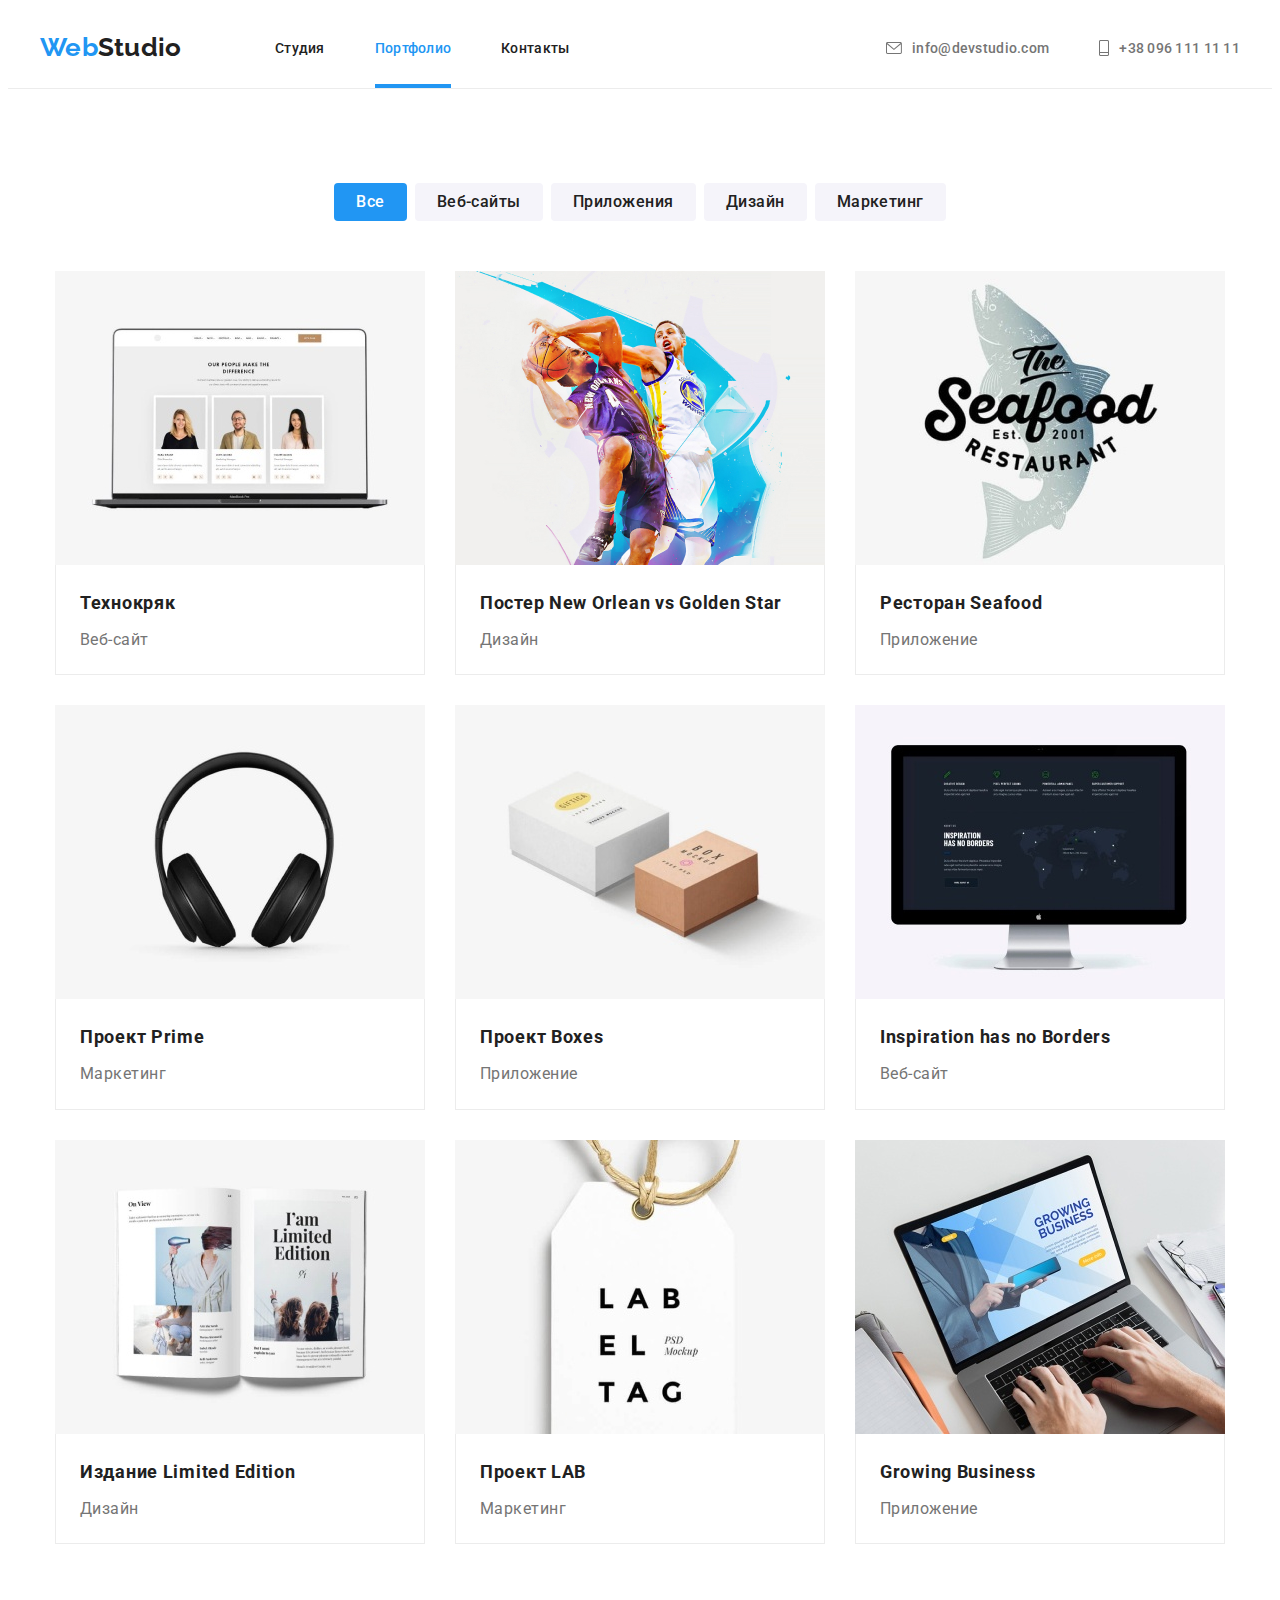
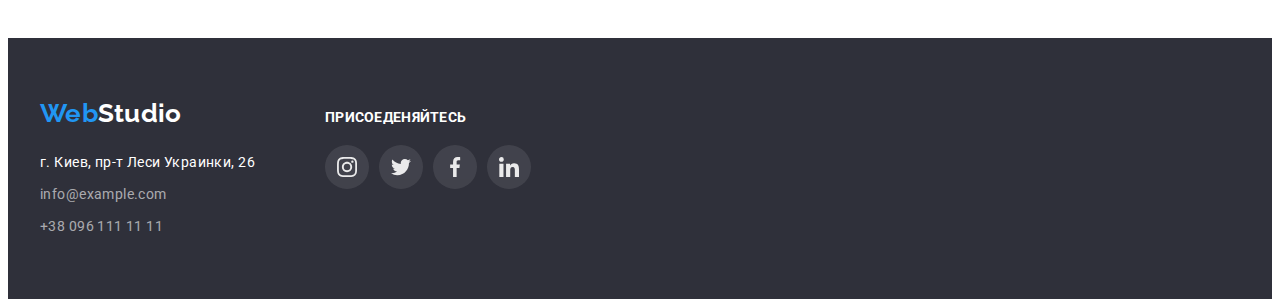
==== portfolio.html @ 2d341acc "Initial commit" ====
<!DOCTYPE html>
<html lang="ru">
  <head>
    <meta charset="UTF-8">
    <meta http-equiv="X-UA-Compatible" content="IE=edge">
    <meta name="viewport" content="width=device-width, initial-scale=1.0">
    <title>Document</title>

    <!-- Project fonts -->
    <link rel="preconnect" href="https://fonts.googleapis.com">
    <link href="https://fonts.googleapis.com/css2?family=Raleway:wght@700&family=Roboto:wght@400;500;700;900&display=swap" rel="stylesheet">
    <link rel="preconnect" href="https://fonts.gstatic.com" crossorigin>
   
    <!-- Сustom styles -->
    <link rel="stylesheet" href="./css/styles.css">
    <link rel="stylesheet" href="https://cdnjs.cloudflare.com/ajax/libs/modern-normalize/1.1.0/modern-normalize.min.css" integrity="sha512-wpPYUAdjBVSE4KJnH1VR1HeZfpl1ub8YT/NKx4PuQ5NmX2tKuGu6U/JRp5y+Y8XG2tV+wKQpNHVUX03MfMFn9Q==" crossorigin="anonymous" referrerpolicy="no-referrer"/> 
    
  </head>
    
 <!-- Шапка -->
    <body>
      <header class="header">
        <div class="container header-container">
          <a class="logo link" lang="en" href="/">Web<span class="logo-header">Studio</span></a>
            <nav class="navigation">                     
              <ul class="navigation-list list">
                <li class="navigation-item">
                  <a href="./index.html" class="navigation-link link">Студия</a></li>
                <li class="navigation-item">
                  <a href="./portfolio.html" class="active-navigation-link link">Портфолио</a></li>
                <li class="navigation-item">
                  <a href="#" class="navigation-link link">Контакты</a></li>
              </ul>
            </nav>
  
            <ul class="header-contacts list">
                
              <li class="header-contacts-list">                            
                 <a class="header-mail" href="mailto:info@devstudio.com"><svg class="header-icon" width="16" height="12"><use href="./images/sprite.svg#envelope"></use></svg>info@devstudio.com</a>             
                </li>
                
              <li class="header-contacts-list">
                <a class="header-mail" href="tel:+380961111111"><svg class="header-icon" width="10" height="16"><use href="./images/sprite.svg#smartphone"></use></svg>+38 096 111 11 11</a>
              </li>
            </ul> 
        </div> 
      </header>

<!-- Портфолио -->

        <main>
          <section class="portfolio-section">
            <div class="portfolio-container">
              <h1 hidden>Наши работы</h1>
              <ul class="filter-btn-list list">
                <li class="filter-btn-container"><button type="button" class="sum-filter-btn">Все</button></li>
                <li class="filter-btn-container"><button type="button" class="filter-btn">Веб-сайты</button></li>
                <li class="filter-btn-container"><button type="button" class="filter-btn">Приложения</button></li>
                <li class="filter-btn-container"><button type="button" class="filter-btn">Дизайн</button></li>  
                <li class="filter-btn-container"><button type="button" class="filter-btn">Маркетинг</button></li>
              </ul>

               <ul class="our-work list"> 
                <li class="our-work-item">                        
                  <a class="our-work-img" href="#">
                    <div class="our-work-overlay">
                      <img src="./images/eighth.jpg" alt="Технокряк" width="370" height="294">
                      <div class="card-overlay-description">                     
                        <p>Ресурс предлагает комплексные предложения с разным уровнем функционала и сервисов. Все это позволит посетителю получить исчерпывающие сведения о компании или частном лице.</p>
                      </div>
                    </div>

                    <div class="our-work-card">
                      <h2 class="our-work-customer">Технокряк</h2>
                      <p class="our-work-description">Веб-сайт</p>
                    </div>                
                  </a>                
                </li>

                <li class="our-work-item">
                  <a class="our-work-img" href="#">
                    <div class="our-work-overlay">
                      <img src="./images/ninth.jpg" alt="Постер New Orlean vs Golden Star" width="370" height="294">
                      <div class="card-overlay-description">                    
                        <p>Ресурс предлагает комплексные предложения с разным уровнем функционала и сервисов. Все это позволит посетителю получить исчерпывающие сведения о компании или частном лице.</p>
                      </div>
                    </div>

                    <div class="our-work-card">
                      <h2 class="our-work-customer">Постер <span lang="en">New Orlean vs Golden Star</span></h2>
                      <p class="our-work-description">Дизайн</p>              
                    </div>
                  </a>
                </li>

                <li class="our-work-item">
                  <a class="our-work-img" href="#">
                    <div class="our-work-overlay">
                      <img src="./images/tenth.jpg" alt="Ресторан Seafood" width="370" height="294">
                      <div class="card-overlay-description">                   
                        <p>Ресурс предлагает комплексные предложения с разным уровнем функционала и сервисов. Все это позволит посетителю получить исчерпывающие сведения о компании или частном лице.</p>
                      </div>
                    </div>  

                    <div class="our-work-card">
                      <h2 class="our-work-customer">Ресторан <span lang="en">Seafood</span></h2>
                      <p class="our-work-description">Приложение</p>
                    </div>
                  </a>
                </li>

                <li class="our-work-item">
                  <a class="our-work-img" href="#">
                    <div class="our-work-overlay">
                      <img src="./images/eleventh.jpg" alt="Проект Prime" width="370" height="294">
                      <div class="card-overlay-description">                    
                        <p>Ресурс предлагает комплексные предложения с разным уровнем функционала и сервисов. Все это позволит посетителю получить исчерпывающие сведения о компании или частном лице.</p>
                      </div>
                    </div>  

                    <div class="our-work-card">
                      <h2 class="our-work-customer">Проект <span lang="en">Prime</span></h2>
                      <p class="our-work-description">Маркетинг</p>
                    </div>
                  </a>
                </li>

                <li class="our-work-item">
                  <a class="our-work-img" href="#">
                    <div class="our-work-overlay">
                      <img src="./images/twelfth.jpg" alt="Проект Boxes" width="370" height="294">
                      <div class="card-overlay-description">                   
                        <p>Ресурс предлагает комплексные предложения с разным уровнем функционала и сервисов. Все это позволит посетителю получить исчерпывающие сведения о компании или частном лице.</p>
                      </div>
                    </div>

                    <div class="our-work-card">
                      <h2 class="our-work-customer">Проект <span lang="en">Boxes</span></h2>
                      <p class="our-work-description">Приложение</p>
                    </div>
                  </a>
                </li>

                <li class="our-work-item">
                  <a class="our-work-img" href="#">
                    <div class="our-work-overlay">
                      <img src="./images/thirteenth.jpg" alt="Inspiration has no Borders" width="370" height="294">
                      <div class="card-overlay-description">                  
                        <p>Ресурс предлагает комплексные предложения с разным уровнем функционала и сервисов. Все это позволит посетителю получить исчерпывающие сведения о компании или частном лице.</p>
                      </div>
                    </div>  

                    <div class="our-work-card">
                      <h2 class="our-work-customer" lang="en">Inspiration has no Borders</h2>
                      <p class="our-work-description">Веб-сайт</p>
                    </div>
                  </a>
                </li>

                <li class="our-work-item">
                  <a class="our-work-img" href="#">
                    <div class="our-work-overlay">
                      <img src="./images/fourteenth.jpg" alt="Издание Limited Edition" width="370" height="294">   
                      <div class="card-overlay-description">                 
                        <p>Ресурс предлагает комплексные предложения с разным уровнем функционала и сервисов. Все это позволит посетителю получить исчерпывающие сведения о компании или частном лице.</p>
                      </div>
                    </div>  

                    <div class="our-work-card">
                      <h2 class="our-work-customer">Издание <span lang="en">Limited Edition</span></h2>
                      <p class="our-work-description">Дизайн</p>
                    </div>
                  </a>
                </li>

                <li class="our-work-item">
                  <a class="our-work-img" href="#">
                    <div class="our-work-overlay">
                      <img src="./images/fifteenth.jpg" alt="Проект LAB" width="370" height="294"> 
                      <div class="card-overlay-description">                   
                        <p>Ресурс предлагает комплексные предложения с разным уровнем функционала и сервисов. Все это позволит посетителю получить исчерпывающие сведения о компании или частном лице.</p>
                      </div>
                    </div>

                    <div class="our-work-card">
                      <h2 class="our-work-customer">Проект <span lang="en">LAB</span></h2>
                      <p class="our-work-description">Маркетинг</p>
                    </div>
                  </a>
                </li>

                <li class="our-work-item">                 
                  <a class="our-work-img" href="#">
                    <div class="our-work-overlay">
                      <img src="./images/sixteenth.jpg" alt="Growing Business" width="370" height="294">
                      <div class="card-overlay-description">                    
                        <p>Ресурс предлагает комплексные предложения с разным уровнем функционала и сервисов. Все это позволит посетителю получить исчерпывающие сведения о компании или частном лице.</p>
                      </div>
                    </div>

                    <div class="our-work-card">
                      <h2 class="our-work-customer" lang="en">Growing Business</h2>
                      <p class="our-work-description">Приложение</p>
                   </div>
                  </a>
                </li>
              </ul>  
            </div>      
          </section>

        </main>

<!-- Подвал -->
<footer class="footer">
  <div class="container">
    <div class="footer-info-container">
      <div class="footer-adress">
        <a class="footer-logo link" lang="en" href="/">Web<span class="logo-footer">Studio</span></a>
          <address>
            <ul class="footer-list">
              <li class="adress">г. Киев, пр-т Леси Украинки, 26</li>
              <li class="adress-list"><a class="footer-link link" href="mailto:info@example.com">info@example.com</a></li>
              <li class="adress-list"><a class="footer-link link" href="tel:+380961111111">+38 096 111 11 11</a></li>
            </ul>  
          </address>
      </div>       
  
  
      <div class="footer-invitation">
        <p class="invitation-row">ПРИСОЕДЕНЯЙТЕСЬ</p>
        <ul class="footer-socials">
          <li class="footer-socials-item">
            <a class="footer-socials-link" href="" target="_blank" rel="noopener noreferrer" aria-label="иконка instagram"><svg class="footer-socials-icon" width="20" height="20"><use href="./images/sprite.svg#instagram"></use></svg></a>
          </li>
         <li class="footer-socials-item">
            <a class="footer-socials-link" href="" target="_blank" rel="noopener noreferrer" aria-label="иконка instagram"><svg class="footer-socials-icon" width="20" height="20"><use href="./images/sprite.svg#twitter"></use></svg></a>
          </li>
          <li class="footer-socials-item">
            <a class="footer-socials-link" href="" target="_blank" rel="noopener noreferrer" aria-label="иконка instagram"><svg class="footer-socials-icon" width="20" height="20"><use href="./images/sprite.svg#facebook"></use></svg></a>
           </li>
         <li class="footer-socials-item">
            <a class="footer-socials-link" href="" target="_blank" rel="noopener noreferrer" aria-label="иконка instagram"><svg class="footer-socials-icon" width="20" height="20"><use href="./images/sprite.svg#linkedin"></use></svg></a>
          </li>        
        </ul>
      </div>
    </div>
</div>
</footer>  
    </body>
</html>
---- css/styles.css ----
:root{
  --primary-text-color: #757575;
  --background-color: #FFFFFF;
  --header-logo-color: #000000;
  --title-text-color: #212121;
  --hero-footer-background-color: #2F303A;
  --accent-color: #2196F3;
  --team-n-buttons-color: #F5F4FA;
  --footer-links-color: rgba(255, 255, 255, 0.6);
  --border-color: #ECECEC;
  --footer-links-color:rgba(255, 255, 255, 0.6);
  --icon-color:#AFB1B8;
  --footer-socials-color:rgba(255, 255, 255, 0.1); 
}

body{
  font-family: 'Roboto', 'Sans-Serif';
  font-size: 14px;
  letter-spacing: 0.02em;
    
  color: var(--primary-text-color);
  background-color: var(--background-color);
}

h1,h2,h3,h4,h5,h6,p{
  margin: 0;
}

/* Утилиты */

.list{
  list-style: none;
  margin: 0;
  padding: 0;
}

.link{
  text-decoration: none;
}

.section{
  padding-top: 94px;
  padding-bottom: 94px;
}

.container{
  width: 1200px;

  padding-left: 15px;
  padding-right: 15px;
  
  margin-left: auto;
  margin-right: auto; 
  /* outline: 2px solid tomato; */
}

.portfolio-container{
  width: 1200px;
   
  margin-left: auto;
  margin-right: auto;
  /* outline: 2px solid tomato; */  
}

  /* Header section */

.header{
  border-bottom: var(--border-color) solid 1px;
}

.header-container{
  display: flex;
  align-items: center;

  margin-top: 0;
}

.logo{
  font-family: 'Raleway', 'Sans-Serif';
  font-weight: 700;
  font-size: 26px;
  line-height: 1.2;
  
  margin-right: 90px;
  padding-top: 24px;
  padding-bottom: 24px;

  width: 145px;

  display: block;
  color: var(--accent-color);
  /* outline: 2px solid tomato; */
}

.logo-header{
  color: var(--title-text-color);
}

.navigation-list{
  font-weight: 500;
  font-size: 14px;
  line-height: 1.15;
  letter-spacing: 0.02em;
  
  align-items: center;
  display: flex;
  /* outline: 2px solid tomato; */  
}

.navigation-item{
  margin-right: 50px;
}

.navigation-item:last-child{
  margin-right: 0;
}

.navigation-link{
  text-decoration: none;
  display: block;
  padding-top: 32px;
  padding-bottom: 32px;

  transition-property: color;
  transition-duration: 250ms;
  transition-timing-function: cubic-bezier(0.4, 0, 0.2, 1);

  color: var(--title-text-color);
  /* outline: 2px solid tomato; */
}

.active-navigation-link{
  position: relative;
  display: block;
  padding-top: 32px;
  padding-bottom: 32px;
  
  color: var(--accent-color);
  /* outline: 2px solid tomato; */  
}

.active-navigation-link::after{
  content: "";
  display: block;
  width: 100%;
  height: 4px;
  background-color: var(--accent-color);

  position: absolute;
  bottom: 0;
  left: 0;

} 

.header-contacts{
  font-weight: 500;
  font-size: 14px;
  line-height: 1.15;
  letter-spacing: 0.02em;

  margin-left: auto;

  align-items: center;
  display: flex;
  /* outline: 2px solid tomato; */
}

.header-mail{
  text-decoration: none;
  padding-top: 32px;
  padding-bottom: 32px;
 
  display: flex;
  align-items: center;
  
  transition-property: color;
  transition-duration: 250ms;
  transition-timing-function: cubic-bezier(0.4, 0, 0.2, 1);

  color: var(--primary-text-color); 
  /* outline: 2px solid tomato; */
}

.header-icon{
  margin-right: 10px; 

  transition-property: color;
  transition-duration: 250ms;
  transition-timing-function: cubic-bezier(0.4, 0, 0.2, 1);

  fill: currentColor;
}

.header-contacts-list{
  text-decoration: none;
  margin-right: 50px;

  display: flex;
  align-items: center;

  color: var(--primary-text-color);
  /* outline: 2px solid tomato;  */
}

.header-contacts-list:last-child{
  margin-right: 0;
}
.header-icon:hover,
.header-icon:focus{
fill: var(--accent-color);
}

.header-mail:hover,
.header-mail:focus{
  color:var(--accent-color);
}

 /* Hero section */

.hero-section{
 
  font-family: 'Roboto';
  font-style: normal;
  font-weight: 900;
  font-size: 44px;
  line-height: 60px;
  letter-spacing: 0.06em;
  text-align: center;

  max-width: 1600px;
  min-height: 600px;

  margin-left: auto;
  margin-right: auto;

  padding-top: 200px;
  padding-bottom: 200px;
  
  background-color: var(--hero-footer-background-color);

  background-image: linear-gradient(to right,
  rgba(47,48,58,0.4), 
  rgba(47,48,58,0.4)),
  url(../images/header-img.jpg);
  
  background-repeat: no-repeat;
  background-position: center;
  background-size: cover;
  /* outline: 2px solid tomato;  */
}

.hero-slogan{
  width: 696px;
  
  font-weight: 900;
  font-size: 44px;
  line-height: 1.4;
  letter-spacing: 0.06em;
    
  text-align: center;
  text-transform: uppercase;

  margin-left: auto;
  margin-right:  auto;
  margin-bottom: 30px;
  
  color: var(--background-color);
}

.order-btn{
  font-family: 'Roboto', 'Sans-Serif';
  font-weight: 700;
  font-size: 16px;
  line-height: 1.9;
  letter-spacing: 0.06em;
  cursor: pointer;

  width: 200px;
  height: 50px;

  border: none;
  border-radius: 4px;
 
  text-align: center; 
  align-items: center;
  display: inline-block;

  transition-property: inherit;
  transition-duration: 250ms;
  transition-timing-function: cubic-bezier(0.4, 0, 0.2, 1);

  color: var(--background-color);
  background-color: var(--accent-color);
  box-shadow: 0px 4px 4px rgba(0, 0, 0, 0.15);
}


/* Modal form */

.backdrop{
  position: fixed;
  top: 0;
  left: 0;
  width: 100%;
  height: 100%;
  background-color: rgba(0, 0, 0, 0.2);
  z-index: 1;

  transition-property: inherit;
  transition-duration: 250ms;
  transition-timing-function: cubic-bezier(0.4, 0, 0.2, 1);
}

.backdrop.is-hidden{
  opacity: 0;
  pointer-events: none;
  visibility: hidden;  
}

.modal-wrapper{
  position: absolute;
  top: 50%;
  left: 50%;

  transform: translate(-50%, -50%);
  
  background-color: var(--background-color);
  width: 528px;
  height: 581px;
}

.modal-btn{
  position: absolute;
  top: 8px;
  right: 8px;

  width: 30px;
  height: 30px;
  padding: 0;
  display: flex;
  align-items: center;
  justify-content: center;

  transition-property: inherit;
  transition-duration: 250ms;
  transition-timing-function: cubic-bezier(0.4, 0, 0.2, 1);

  border: 1px solid rgba(0, 0, 0, 0.1);
  border-radius: 50%;
  background-color: var(--background-color); 
  /* outline: 2px solid tomato; */
}

.modal-btn-icon{
  fill: #000000;
}

.features-section{
  /* outline: 2px solid tomato; */
}

.features-list{
  display: flex;
  padding-left: 0%; 
}

.features-division{
  display: flex;
  align-items: center;
  justify-content: center;
  
  width: 270px;
  height: 120px;
  
  margin-bottom: 30px;
  background: #F5F4FA;
  border-radius: 4px;
}

.features-container{
  margin-right: 30px;
  width: 270px; 
  /* outline: 2px solid tomato; */
}

.features-subtitle {
  font-weight: 700;
  font-size: 14px;
  line-height: 1.15;
  letter-spacing: 0.03em;
  
  margin-bottom: 10px;

  text-decoration: none;
  text-transform: uppercase;

  color: var(--title-text-color);
}

.features-page-text{
  font-weight: 400;
  font-size: 14px;
  line-height: 1.7;
  letter-spacing: 0.04em;
}

.features-page-text:last-child{
  margin-right: 0;
}

img{
  display: block;
}

.what-we-do-section{
  padding-bottom: 94px;
  /* outline: 2px solid tomato; */
}

.what-we-do-list {
  display: flex;
  padding-left: 0%; 
}

.what-we-do-container{
  position: relative;
  display: block;
  margin-right: 30px;
  /* outline: 2px solid tomato; */
}

.what-we-do-container:last-child{
  margin: 0;
}

.what-we-do-describtion{
  position: absolute;
  bottom: 0px;
  left: 0;

  display: flex;
  align-items: center;
  justify-content: center;

  width: 100%;
  height: 70px;
  background-color: rgba(47, 48, 58, 0.8);
}

.what-we-do-text{

  font-weight: 700;
  line-height: 16px;
  letter-spacing: 0.03em;
  color: var(--background-color);
}

.section-title{
  font-weight: 700;
  font-size: 36px;
  line-height: 1.2;
  letter-spacing: 0.03em;

  margin-bottom: 50px;

  text-align: center;
  color: var(--title-text-color);
}

.our-team-section{ 
  background-color: var(--team-n-buttons-color);
  /* outline: 2px solid tomato; */
}

.our-team-list{
  text-align: center;
  display: flex;
  padding-left: 0;
}

.teammate{
  background-color: var(--background-color);
  margin-right: 30px;
  
  box-shadow: 0px 4px 4px rgba(0, 0, 0, 0.25);
  /* outline: 2px solid tomato; */
}

.teammate:last-child{
  margin: 0;
}

.team-division{
  max-width: 100%;
  /* outline: 2px solid tomato; */
}

.teammate-section{
  padding: 30px 32px;
  /* outline: 2px solid tomato; */
}

.our-team-name{
  font-size: 16px;
  line-height: 1.2;
  letter-spacing: 0.03em;
  text-align: center;

  margin-bottom: 10px;

  color: var(--title-text-color);
  /* outline: 2px solid tomato; */
}

.our-team-position{
  font-size: 16px;
  line-height: 1.2;
  letter-spacing: 0.03em;
  margin-bottom: 16px;

  text-align: center;
  /* outline: 2px solid tomato; */
}

.socials-list{
  list-style: none;
  display: flex;
  justify-content: center;
  align-items: center;
  padding-left: 0; 
}

.socials-item:not(:last-child){
  margin-right: 10px;
}

.socials-link{
  text-decoration: none;
  display: flex;
  align-items: center;
  justify-content: center;
  width: 44px;
  height: 44px;
  background-color: var(--background-color);
  border-radius:50%;
  
  transition-property: inherit;
  transition-duration: 250ms;
  transition-timing-function: cubic-bezier(0.4, 0, 0.2, 1);
  /* outline: 2px solid tomato; */
}

.socials-link:hover,
.socials-link:focus{
  background-color: var(--accent-color);
}

.socials-icon{
  fill: var(--icon-color);
}

.socials-link:hover .socials-icon,
.socials-link:focus .socials-icon{
fill: var(--background-color);
}

.customer{
  margin-right: 30px;
}

.customer:last-child{
  margin-right: 0;
}

.customers-list{
  display: flex;
}

.customer-link{
   width: 170px;
   height: 92px;

   display: flex;
   justify-content:center;
   align-items: center;
   /* margin-right: 30px; */
   outline: transparent;
   border: 1px solid var(--icon-color);
   border-radius: 4px;

   background-size:  contain;
   background-repeat: no-repeat;
   background-position: center; 
   fill: var(--icon-color);

   transition-property: fill, border-color;
   transition-duration: 250ms;
   transition-timing-function: cubic-bezier(0.4, 0, 0.2, 1); 
  /* outline: 2px solid tomato; */
}

.customer-link:hover,
.customer-link:focus{
  fill: var(--accent-color);
  border-color: var(--accent-color);
}

.footer{
  padding-top:60px;
  padding-bottom: 60px;
 
  background-color: var(--hero-footer-background-color);
 /* outline: 2px solid tomato; */
}

.footer-logo{
  font-family: 'Raleway', 'Sans-Serif';
  font-weight: 700;
  font-size: 26px;
  line-height: 1.2;

  margin-bottom: 20px;
  display: block;
  
  color: var(--accent-color);
  /* outline: 2px solid tomato; */
}

.logo-footer{
  color: var(--background-color);
}

.footer-list{
  font-size: 14px;
  line-height: 1.7;
  letter-spacing: 0.03em;
  margin: 0;
  
  font-style: normal; 
  list-style: none;
  padding-left: 0;
  /* outline: 2px solid tomato; */  
}

.adress{
  font-style: normal;
  line-height: 24px;

  color: var(--background-color);
  /* outline: 2px solid tomato; */
}

.adress-list{
  margin-top: 9px;
  /* outline: 2px solid tomato; */
}

.footer-link{
  font-size: 14px;
  line-height: 1.7;
  letter-spacing: 0.03em;

  transition-property: inherit;
  transition-duration: 250ms;
  transition-timing-function: cubic-bezier(0.4, 0, 0.2, 1);  
  color:var(--footer-links-color); 
}

.footer-info-container{
  display: flex;
  align-items: baseline;
  /* outline: 2px solid tomato; */
}

.footer-adress{
  margin-right: 70px;
}

.footer-invitation{
 margin: 0;
}

.invitation-row{
  font-style: normal;
  font-weight: 700;
  line-height: 16px;
  
  margin-bottom: 20px;
  color: var(--background-color);
}

.footer-socials{
  list-style: none;
  display: flex;
  justify-content: center;
  align-items: center;
  padding-left: 0;
  margin: 0;
}

.footer-socials-item:not(:last-child){
  margin-right: 10px;
}

.footer-socials-link{
  text-decoration: none;
  display: flex;
  align-items: center;
  justify-content: center;
  width: 44px;
  height: 44px;
  background-color: var(--footer-socials-color);
  border-radius:50%;
  opacity: 0.9;

  transition-property: inherit;
  transition-duration: 250ms;
  transition-timing-function: cubic-bezier(0.4, 0, 0.2, 1);
}

.footer-socials-icon{
 fill: var(--background-color);
}

.footer-socials-link:hover,
.footer-socials-link:focus{
  background-color: var(--accent-color);
  filter: drop-shadow(0px 4px 4px rgba(0, 0, 0, 0.25));
}

.navigation-link:hover,
.navigation-link:focus,
.footer-link:hover, 
.footer-link:focus{
  color: var(--accent-color);
}

/* portfolio.html page */

.portfolio-section{
  padding-top: 94px;
  padding-bottom: 94px;      
  /* outline: 2px solid tomato; */
}

.filter-btn-list{
  text-decoration: none;
  justify-content: center;
  display: flex;    
  
  margin-left: auto;
  margin-right: auto;
  margin-bottom: 50px;
  
  

  color: var(--title-text-color);
  /* outline: 2px solid tomato; */
}

.filter-btn-container{
  align-items: center;
  margin-right: 8px;

  
  /* outline: 2px solid tomato; */
}

.filter-btn-container:last-child{
  margin-right: 0;
}

.filter-btn{
  font-family: 'Roboto', 'Sans-Serif';
  font-weight: 500;
  font-size: 16px;
  line-height: 1.6;
  border: 0;
  border-radius: 4px;
  letter-spacing: 0.03em;
  text-align: center;
  cursor: pointer;

  padding: 6px 22px 6px 22px;

  transition-property: color, background-color, drop-shadow;
  transition-duration: 250ms;
  transition-timing-function: cubic-bezier(0.4, 0, 0.2, 1);

  color: var(--title-text-color);
  background-color: var(--team-n-buttons-color);
}

.sum-filter-btn{
  font-family: 'Roboto', 'Sans-Serif';
  font-weight: 500;
  font-size: 16px;
  line-height: 1.6;
  border: 0;
  border-radius: 4px;
  letter-spacing: 0.03em;
  text-align: center;
  padding: 6px 22px 6px 22px;
  cursor: pointer;
  
  color: var(--background-color);
  background-color: var(--accent-color);
}

.sum-filter-btn:hover,
.sum-filter-btn:focus,
.filter-btn:hover,
.filter-btn:focus{
  filter: drop-shadow(0px 4px 4px rgba(0, 0, 0, 0.25));
  background-color: var(--accent-color);
  color: var(--background-color);
} 

.our-work{
  margin: -15px;
  display: flex;
  margin-left: auto;
  margin-right: auto;
  flex-wrap: wrap;
  
  align-items: center;
}

.our-work-item{
  margin-top: 30px;
  margin: 15px;

  align-items: center; 
  /* outline: 2px solid tomato; */
}

.our-work-img{
  display: block;
  max-width: 370px;
  list-style: none;
  text-decoration: none;

  transition-property: box-shadow;
  transition-duration: 250ms;
  transition-timing-function: cubic-bezier(0.4, 0, 0.2, 1);

  overflow: hidden;
  /* outline: 2px solid tomato; */
}

.our-work-img:hover,
.our-work-img:focus,
.our-work-item:hover,
.our-work-item:focus{
  box-shadow: 0px 4px 4px rgba(0, 0, 0, 0.25);
}

.our-work-overlay{
  position: relative;

  overflow: hidden;
  /* outline: 2px solid tomato; */
}

.card-overlay-description{
  position: absolute;
  top: 50%;
  left: 50%;

  width: 322px;
  height: 168px;
 
  transform: translate(-50%, 125%);

  font-size: 18px;
  line-height: 28px;
  letter-spacing: 0.03em;
  color: var(--background-color);
  
  transition-property: transform;
  transition: transform 250ms cubic-bezier(0.4, 0, 0.2, 1), opacity 250ms cubic-bezier(0.4, 0, 0.2, 1);
}

.our-work-overlay::before{
  position: absolute;
  display: inline-block;
  content: "";
  width: 100%;
  height: 100%;
  background-color: rgba(33, 150, 243, 0.9);
  
  transition-property: transform;
  transform: translateY(100%);
  transition: transform 250ms cubic-bezier(0.4, 0, 0.2, 1),  opacity 250ms cubic-bezier(0.4, 0, 0.2, 1);
}
.our-work-item:focus .card-overlay-description,
.our-work-item:hover .card-overlay-description{
  opacity: 1;
  
  transform: translate(-50%, -50%);  
  
  } 

.our-work-item:focus .our-work-overlay::before,
.our-work-item:hover .our-work-overlay::before{
  opacity: 1;
  
  transform: translateY(0);
  
}

.our-work-card{
  padding: 20px 24px;
  border-left: var(--border-color) solid 1px;
  border-right: var(--border-color ) solid 1px;
  border-bottom: var(--border-color) solid 1px; 
  /* outline: 2px solid tomato; */
}

.our-work-customer{
  font-weight: 700;
  font-size: 18px;
  line-height: 2;
  letter-spacing: 0.04em;
  margin-bottom: 4px; 
  color: var(--title-text-color);
}

.our-work-description{
  font-size: 16px;
  line-height: 1.85;
  letter-spacing: 0.03em;
  color: var(--primary-text-color);
}
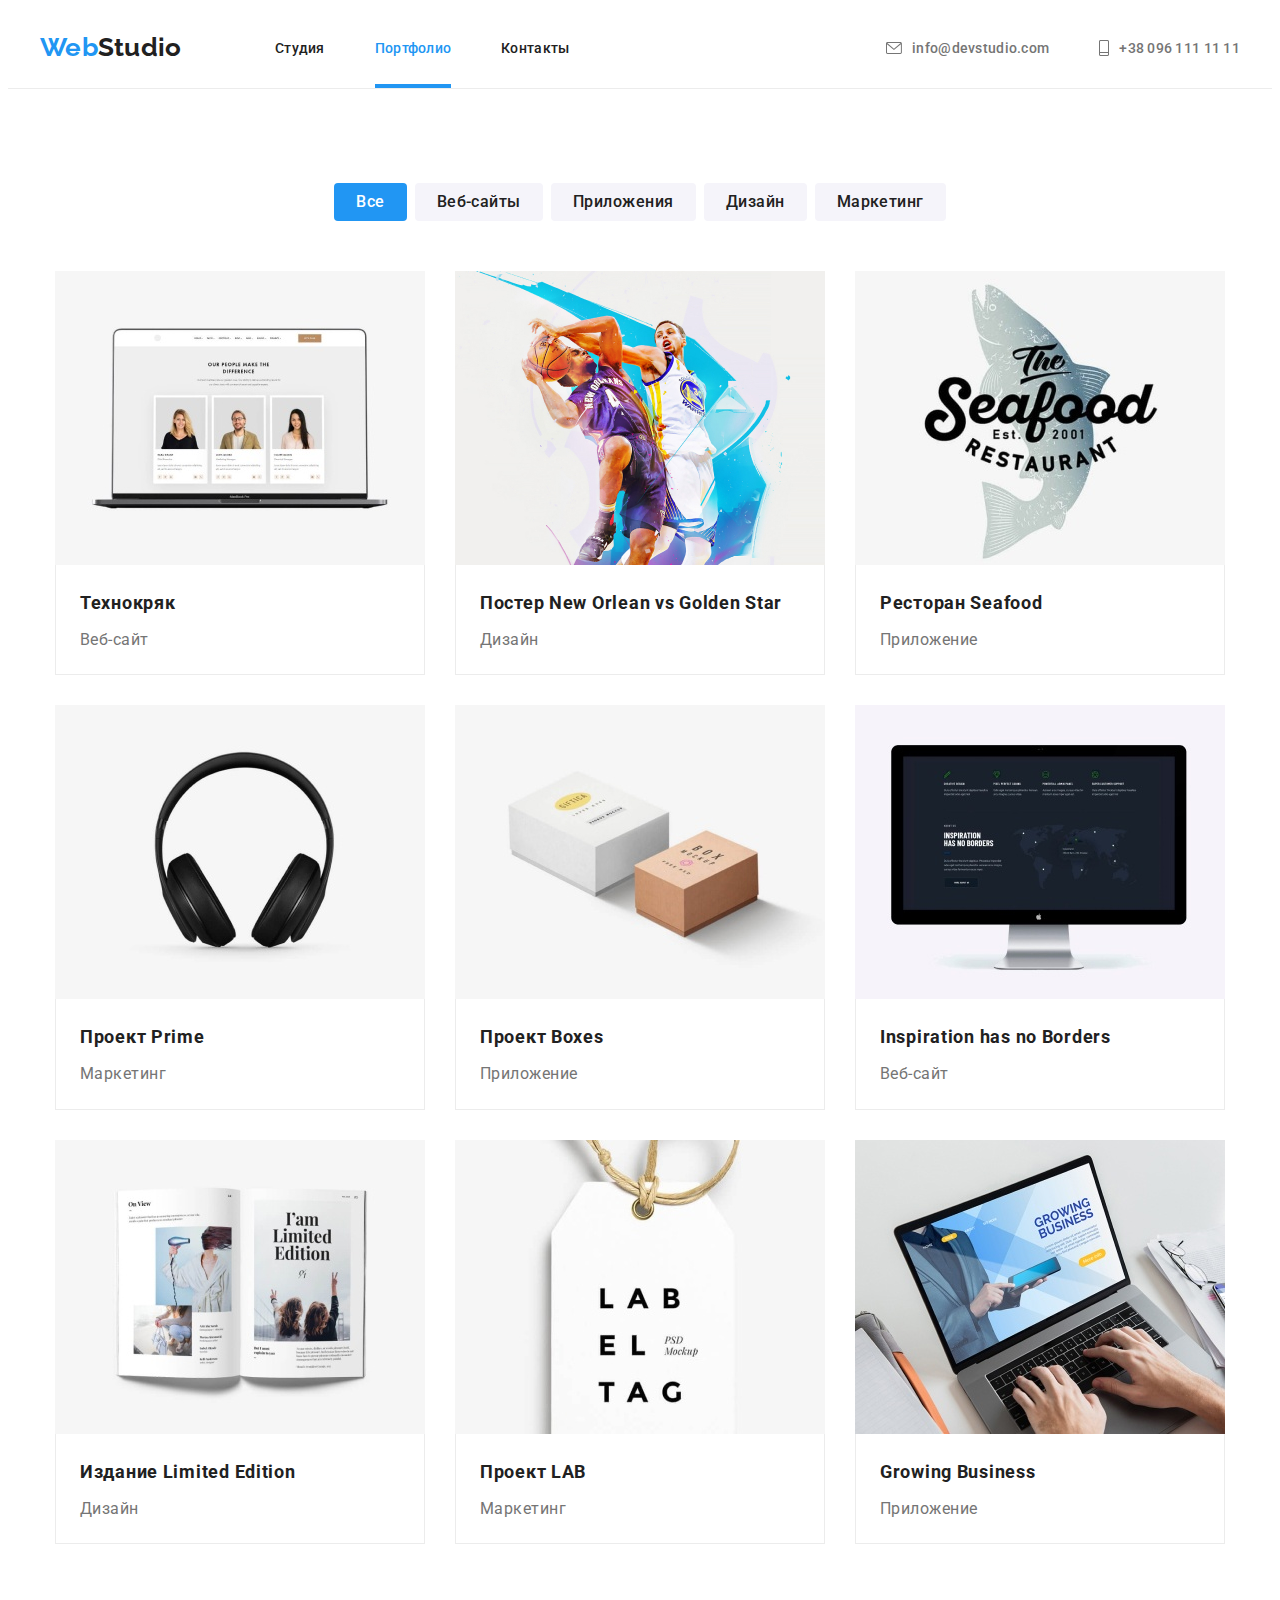
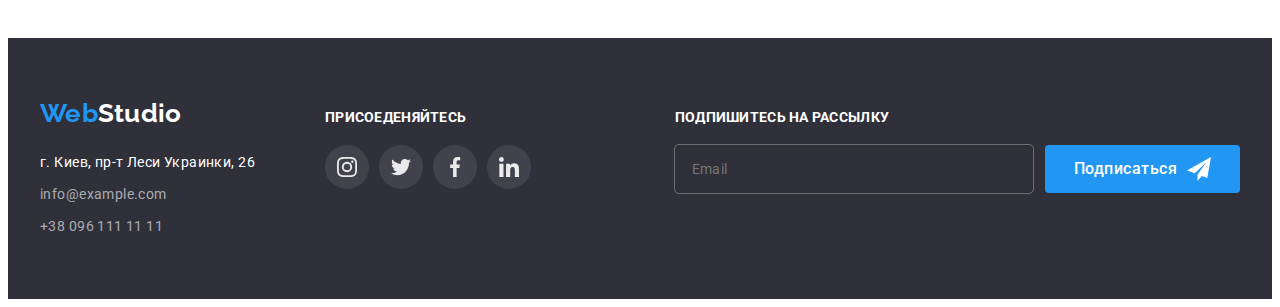
==== commit 5c1e7b0a: "footer send-field added" ====
--- a/portfolio.html
+++ b/portfolio.html
@@ -233,18 +233,30 @@
             <a class="footer-socials-link" href="" target="_blank" rel="noopener noreferrer" aria-label="иконка instagram"><svg class="footer-socials-icon" width="20" height="20"><use href="./images/sprite.svg#instagram"></use></svg></a>
           </li>
          <li class="footer-socials-item">
-            <a class="footer-socials-link" href="" target="_blank" rel="noopener noreferrer" aria-label="иконка instagram"><svg class="footer-socials-icon" width="20" height="20"><use href="./images/sprite.svg#twitter"></use></svg></a>
+            <a class="footer-socials-link" href="" target="_blank" rel="noopener noreferrer" aria-label="иконка twitter"><svg class="footer-socials-icon" width="20" height="20"><use href="./images/sprite.svg#twitter"></use></svg></a>
           </li>
           <li class="footer-socials-item">
-            <a class="footer-socials-link" href="" target="_blank" rel="noopener noreferrer" aria-label="иконка instagram"><svg class="footer-socials-icon" width="20" height="20"><use href="./images/sprite.svg#facebook"></use></svg></a>
+            <a class="footer-socials-link" href="" target="_blank" rel="noopener noreferrer" aria-label="иконка facebook"><svg class="footer-socials-icon" width="20" height="20"><use href="./images/sprite.svg#facebook"></use></svg></a>
            </li>
          <li class="footer-socials-item">
-            <a class="footer-socials-link" href="" target="_blank" rel="noopener noreferrer" aria-label="иконка instagram"><svg class="footer-socials-icon" width="20" height="20"><use href="./images/sprite.svg#linkedin"></use></svg></a>
+            <a class="footer-socials-link" href="" target="_blank" rel="noopener noreferrer" aria-label="иконка linkedin"><svg class="footer-socials-icon" width="20" height="20"><use href="./images/sprite.svg#linkedin"></use></svg></a>
           </li>        
         </ul>
       </div>
+
+      <div class="footer-call">
+        <p class="invitation-row">ПОДПИШИТЕСЬ НА РАССЫЛКУ</p>
+          <div class="footer-send-form">                          
+            <input class="footer-form-input" type="email" name="mail" placeholder="Email"/>
+
+            <button class="footer-btn" type="submit">Подписаться
+            <svg class="icon-send" width="24" height="24"><use href="./images/icons.svg#icon-send"></use></svg> 
+            </button>
+          </div> 
+      </div>
+
     </div>
 </div>
-</footer>  
+</footer>
     </body>
 </html>--- a/css/styles.css
+++ b/css/styles.css
@@ -311,6 +311,8 @@
   transition-timing-function: cubic-bezier(0.4, 0, 0.2, 1);
 }
 
+/* Modal window */
+
 .backdrop.is-hidden{
   opacity: 0;
   pointer-events: none;
@@ -321,12 +323,16 @@
   position: absolute;
   top: 50%;
   left: 50%;
+padding: 40px;
 
   transform: translate(-50%, -50%);
   
   background-color: var(--background-color);
   width: 528px;
   height: 581px;
+
+ 
+  /* outline: 2px solid tomato; */
 }
 
 .modal-btn{
@@ -355,8 +361,174 @@
   fill: #000000;
 }
 
-.features-section{
-  /* outline: 2px solid tomato; */
+.modal-watchword{
+  font-weight: 700;
+  font-size: 20px;
+  line-height: 23px;
+  text-align: center;
+  letter-spacing: 0.03em;
+  color: var(--title-text-color);
+
+  width: 448px; 
+  display: block;
+  margin-bottom: 12px; 
+  /* outline: 2px solid tomato; */
+}
+
+.modal-wrapper-form{
+  
+  display: flex;
+  flex-direction: column;
+  text-align: left;
+
+  /* outline: 2px solid tomato; */
+}
+
+.form-group{
+display: block;
+position: relative;
+
+}
+
+.form-label{
+  font-weight: 400;
+  font-size: 12px;
+  line-height: 1.2;
+  letter-spacing: 0.01em;
+
+  margin-bottom: 4px;
+
+  display: block;
+}
+
+.form-input{
+  font-family: 'Roboto', 'Sans-Serif';
+  font-size: 14px;
+  letter-spacing: 0.02em;
+    
+
+  display: block;
+  padding: 11px 42px;
+  margin-bottom: 10px;
+  height: 40px;
+  width: 100%;
+  border: 1px solid rgba(33, 33, 33, 0.2);
+  border-radius: 4px; 
+}
+
+.form-icon{
+position: absolute;
+top: 50%;
+left: 12px;
+
+transform: translateY(-50%);
+fill: var(--title-text-color);
+}
+
+
+.text-form-input{
+  font-weight: 400;
+  font-size: 12px;
+  line-height: 1.15;
+  letter-spacing: 0.01em;
+
+  height: 120px;
+  width: 100%;
+  padding: 12px 16px;
+  margin-bottom: 10px;
+  resize: none;
+  border: 1px solid rgba(33, 33, 33, 0.2);
+  border-radius: 4px;
+  /* outline: 2px solid tomato; */
+}
+
+.agreement-section{  
+  position: relative;
+  margin-bottom: 30px;
+  /* outline: 2px solid tomato; */
+}
+
+.checkbox{
+  visibility: hidden;
+}
+
+.agreement-form-group{
+  font-weight: 400;
+  font-size: 14px;
+  line-height: 1.7; 
+  letter-spacing: 0.03em;
+
+  /* margin-left: 9px; */
+
+  display: flex;
+  align-items: center;
+}
+
+.phrase{
+  display: block;
+  margin-left: 33px;
+}
+
+.agreement-phrase{
+  color: var(--accent-color); 
+  text-decoration-line: underline;
+}
+
+.custom-checkbox{
+  position: absolute;
+  content: '';
+  top: 2px;
+  left:10px;
+
+  display:flex;
+  width: 16px;
+  height: 15px;
+  align-items: center;
+  justify-content: center;
+  border-radius: 2px;
+  outline: 2px solid var(--accent-color);
+
+  transition: background-color 250ms cubic-bezier(0.4, 0, 0.2, 1);
+  transition: fill 250ms cubic-bezier(0.4, 0, 0.2, 1);
+}
+
+.custom-checkbox-icon{
+  opacity: 0;
+  transition: opacity 250ms cubic-bezier(0.4, 0, 0.2, 1);
+}
+
+.checkbox:checked + .custom-checkbox .custom-checkbox-icon{
+opacity: 1;
+}
+
+.checkbox:checked + .custom-checkbox {
+  background-color: #2196F3;
+  fill:#FFFFFF
+}
+
+.submit-btn{
+  
+  font-style: normal;
+  font-weight: 700;
+  font-size: 16px;
+  line-height: 30px;
+  letter-spacing: 0.06em;
+  
+  width: 200px;
+  height: 50px;
+
+  margin: auto;
+   letter-spacing: 0.06em;
+
+  display: flex;
+  align-items: center;
+  justify-content: center;
+
+  border: none;
+  border-radius: 4px;
+  box-shadow: 0px 4px 4px rgba(0, 0, 0, 0.15);
+  color: var(--background-color);
+  background-color:var(--accent-color);
 }
 
 .features-list{
@@ -676,8 +848,11 @@
   margin-right: 70px;
 }
 
+/* footer inviatation */
+
 .footer-invitation{
  margin: 0;
+ /* outline: 2px solid tomato; */
 }
 
 .invitation-row{
@@ -734,6 +909,69 @@
 .footer-link:focus{
   color: var(--accent-color);
 }
+
+/* footer send-message division */
+
+.footer-call{
+  display: flex;
+  flex-direction: column;
+  align-items: baseline;
+  margin-left: auto;
+  
+  /* outline: 2px solid tomato; */
+
+}
+
+.footer-send-form{
+display: flex;
+align-items: baseline;
+
+color: rgba(255, 255, 255, 0.6);
+}
+
+
+.footer-form-input{
+  font-family: 'Roboto', 'Sans-Serif';
+  font-size: 14px;
+  letter-spacing: 0.02em;
+  background-color: transparent;  
+  color: #FFFFFF;
+  box-sizing: border-box;
+  outline: 1px solid rgba(255, 255, 255, 0.3);
+  display: block;
+  padding: 15px 16px;
+  margin-bottom: 10px;
+  
+  width: 358px;
+  border: 1px solid rgba(33, 33, 33, 0.2);
+  border-radius: 4px; 
+}
+
+.footer-btn{
+  font-family: 'Roboto', 'Sans-Serif';
+  font-weight: 500;
+  font-size: 16px;
+  line-height: 1.6;
+  border: 0;
+  border-radius: 4px;
+  letter-spacing: 0.03em;
+  text-align: center;
+  padding: 11px 29px;
+  cursor: pointer;
+  margin-left: 12px;
+  display: flex;
+  align-items: center;
+
+  color: var(--background-color);
+  background-color: var(--accent-color);
+}
+
+.icon-send{
+  fill: #FFFFFF;
+  margin-left: 10px;
+}
+
+
 
 /* portfolio.html page */
 
